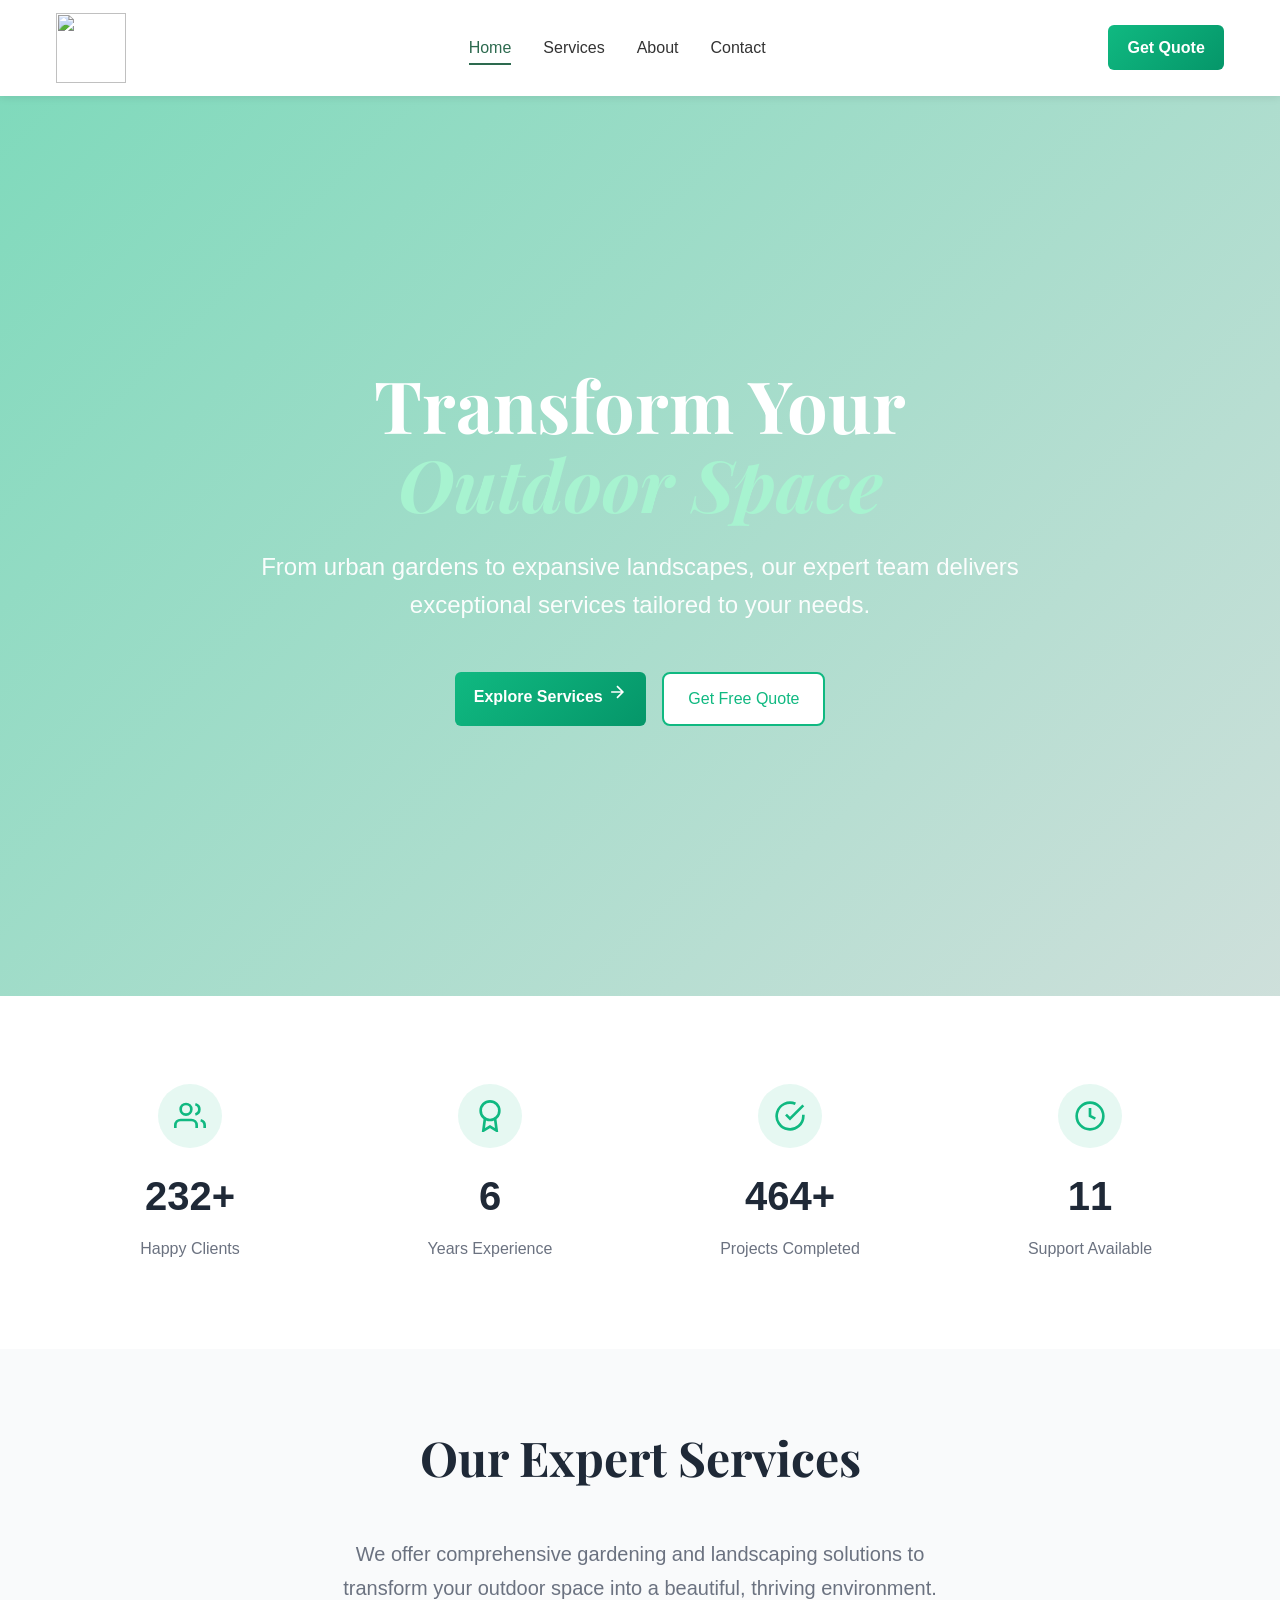
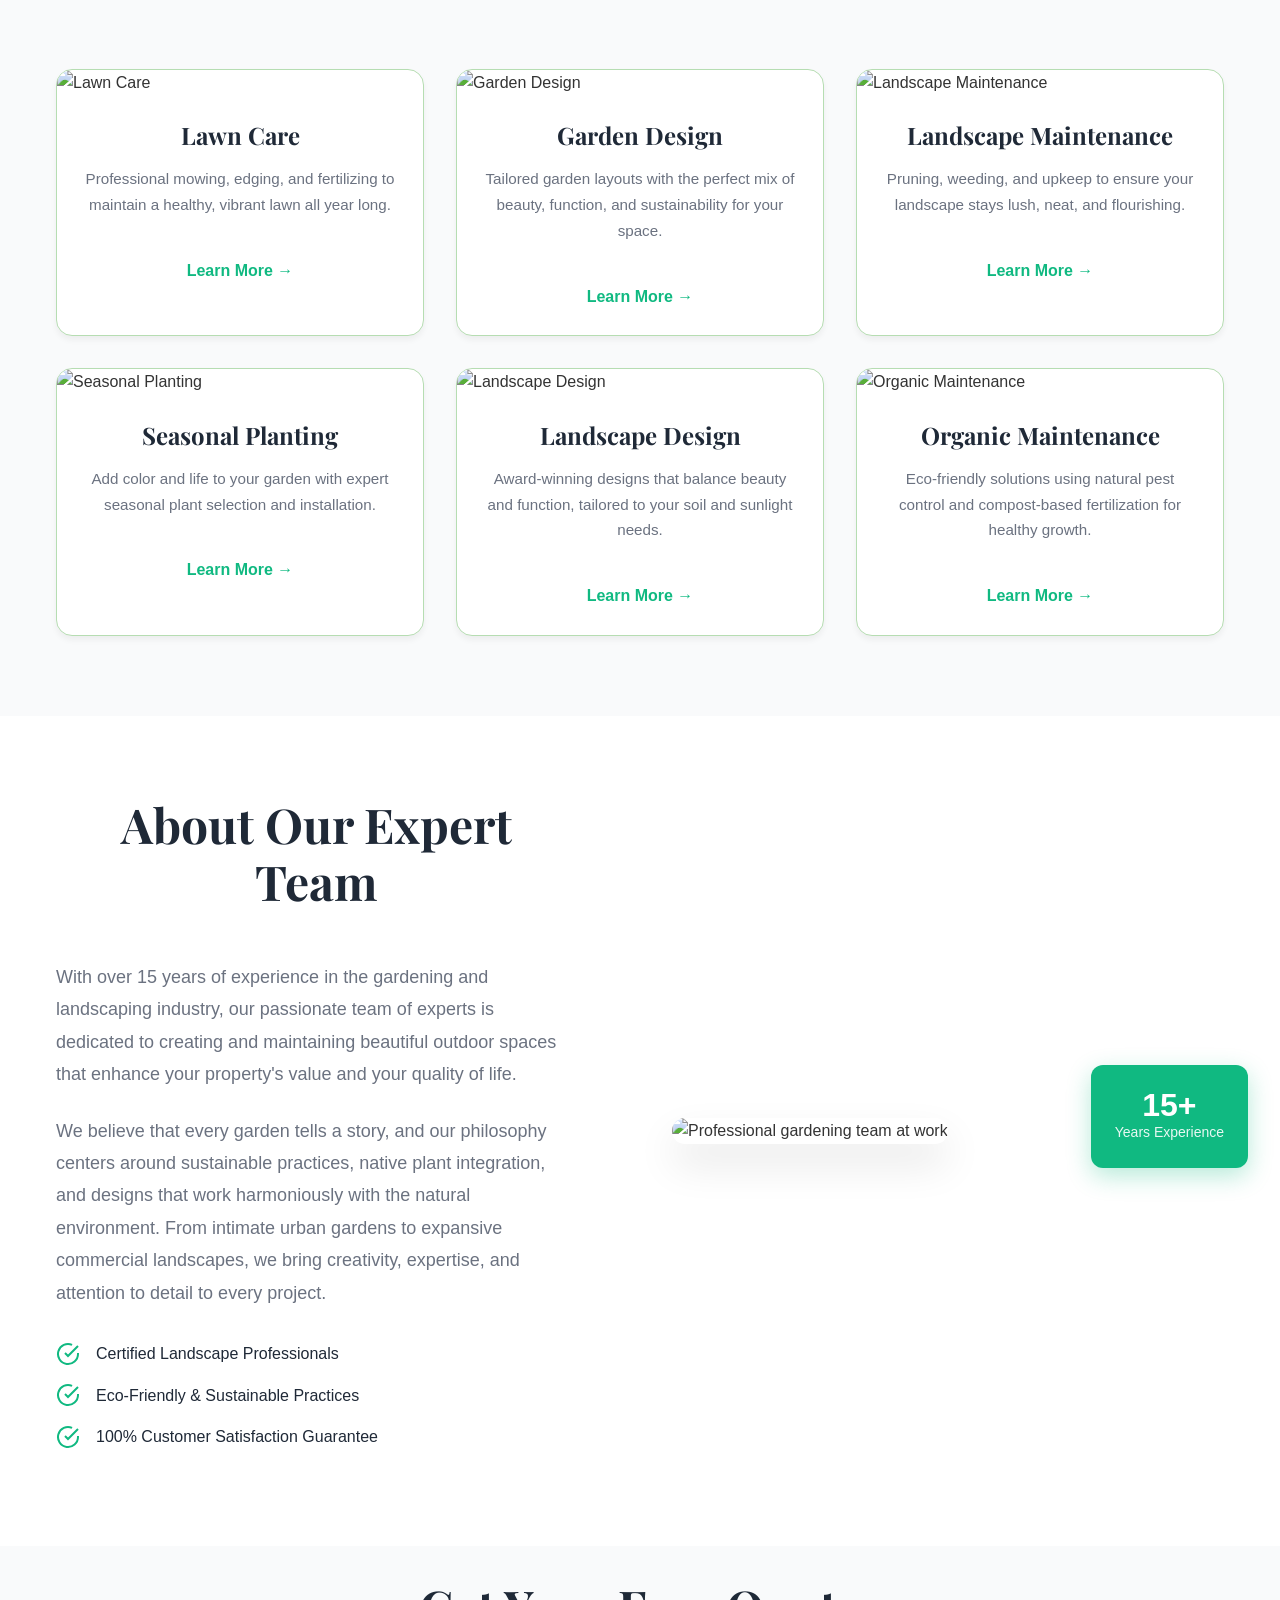
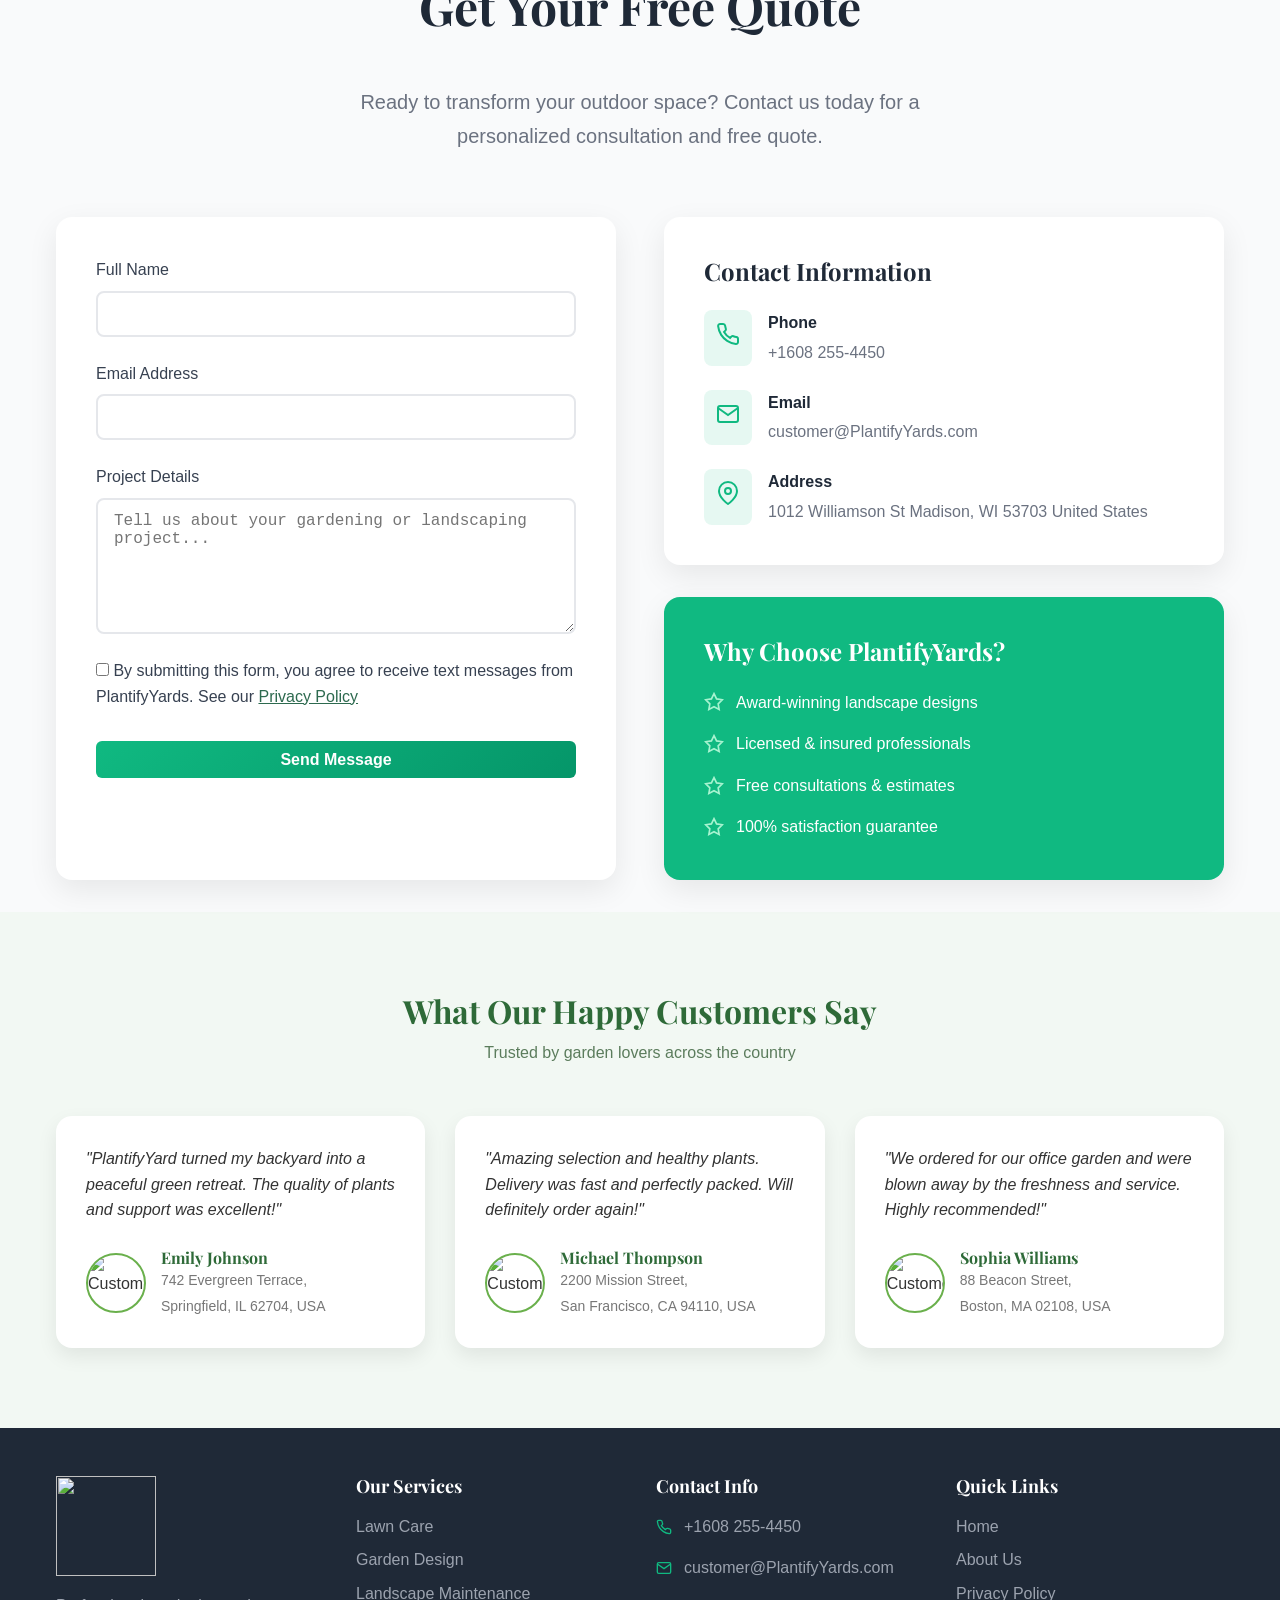
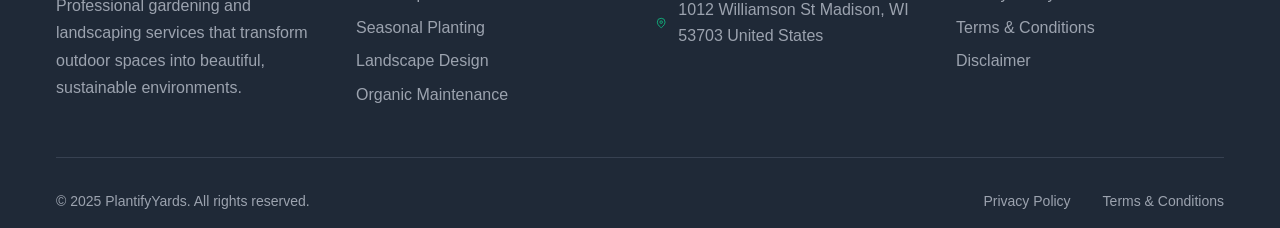
==== index.html @ 1ac6b77a "Add files via upload" ====
<!DOCTYPE html>
<html lang="en">
<head>
    <meta charset="UTF-8">
    <meta name="viewport" content="width=device-width, initial-scale=1.0">
    <title>PlantifyYards - Professional Gardening & Landscaping Services</title>
    <meta name="description" content="Transform your outdoor space with professional gardening and landscaping services. Expert lawn care, garden design, and landscape maintenance for residential and commercial properties.">
    <meta name="keywords" content="gardening services, landscaping, lawn care, garden design, landscape maintenance, seasonal planting, professional gardeners">
    <meta property="og:title" content="PlantifyYards - Professional Gardening & Landscaping Services">
    <meta property="og:description" content="Transform your outdoor space with professional gardening and landscaping services.">
    <meta property="og:type" content="website">
    <link rel="canonical" href="/">
  
    <!-- Google Fonts -->
    <link href="https://fonts.googleapis.com/css2?family=Inter:wght@300;400;500;600;700&family=Playfair+Display:wght@400;500;600;700&display=swap" rel="stylesheet">
    
    <!-- CSS -->
    <link rel="stylesheet" href="styles.css">
    
    <!-- Favicon -->
    <link rel="icon" type="image/svg+xml" href="images/siteicon.jpg">


    <style>
        /* Basic Reset and Utilities */
* {
  margin: 0;
  padding: 0;
  box-sizing: border-box;
}
body {
  font-family: sans-serif;
}
a {
  text-decoration: none;
  color: inherit;
}

  .header {
      background-color: #fff;
      box-shadow: 0 2px 8px rgba(0, 0, 0, 0.08);
      position: sticky;
      top: 0;
      z-index: 1000;
      padding: 0.8rem 0;
    }
    .container {
      max-width: 1200px;
      margin: 0 auto;
      padding: 0 1rem;
      /* display: flex; */
      justify-content: space-between;
      align-items: center;
      position: relative;
    }

    /* Brand */
    .nav-brand {
      display: flex;
      align-items: center;
      gap: 10px;
    }
    .logo svg {
      background: #e6f4ee;
      padding: 6px;
      border-radius: 8px;
    }
    .brand-name {
      font-weight: bold;
      font-size: 1.5rem;
      color: #2d6a4f;
    }

    /* Nav Links */
    .nav-menu {
      display: flex;
      gap: 2rem;
    }
    .nav-link {
      color: #333;
      font-weight: 500;
      position: relative;
    }
    .nav-link.active {
      color: #2d6a4f;
    }
    .nav-link.active::after {
      content: '';
      position: absolute;
      bottom: -4px;
      left: 0;
      width: 100%;
      height: 2px;
      background-color: #2d6a4f;
    }

    /* Actions */
    .nav-actions {
      display: flex;
      align-items: center;
    }
    .btn-primary {
      background-color: #2d6a4f;
      color: #fff;
      padding: 0.6rem 1.2rem;
      border-radius: 6px;
      font-weight: bold;
      transition: background 0.3s;
    }
    .btn-primary:hover {
      background-color: #22543d;
    }

    /* Hamburger Button */
    .mobile-menu-btn {
      display: none;
      flex-direction: column;
      gap: 5px;
      background: none;
      border: none;
      cursor: pointer;
    }
    .mobile-menu-btn span {
      display: block;
      width: 25px;
      height: 3px;
      background: #2d6a4f;
      border-radius: 2px;
    }

    /* Responsive */
    @media (max-width: 768px) {
      .container {
        flex-direction: row;
        align-items: center;
      }

      .nav-menu,
      .nav-actions {
        display: none;
        flex-direction: column;
        text-align: center;
        width: 100%;
        gap: 1rem;
        background-color: #fff;
        position: absolute;
        top: 100%;
        left: 0;
        padding: 1rem 0;
        box-shadow: 0 2px 8px rgba(0,0,0,0.05);
      }

      .nav-menu.show,
      .nav-actions.show {
        display: flex;
      }

      .mobile-menu-btn {
        display: flex;
        position: absolute;
        right: 1rem;
        top: 1rem;
      }

      /* Hide Quote button in mobile */
      .desktop-only {
        display: none !important;
      }
    }

    /* Desktop-only */
    .desktop-only {
      display: flex;
    }


    .testimonial-section {
  background-color: #f2f8f3;
  padding: 80px 20px;
  font-family: 'Segoe UI', sans-serif;
}

.section-title {
  text-align: center;
  margin-bottom: 50px;
}

.section-title h2 {
  font-size: 32px;
  color: #2e6a38;
  margin-bottom: 10px;
}

.section-title p {
  color: #5b7c5c;
  font-size: 16px;
}

.testimonials {
  display: grid;
  grid-template-columns: repeat(auto-fit, minmax(280px, 1fr));
  gap: 30px;
}

.testimonial-card {
  background: #ffffff;
  border-radius: 16px;
  padding: 30px;
  box-shadow: 0 8px 20px rgba(0, 0, 0, 0.08);
  transition: transform 0.3s ease;
}

.testimonial-card:hover {
  transform: translateY(-5px);
}

.testimonial-text {
  font-size: 16px;
  color: #333;
  margin-bottom: 25px;
  line-height: 1.6;
  font-style: italic;
}

.testimonial-author {
  display: flex;
  align-items: center;
  gap: 15px;
}

.testimonial-author img {
  width: 60px;
  height: 60px;
  object-fit: cover;
  border-radius: 50%;
  border: 2px solid #6ab04c;
}

.testimonial-author h4 {
  font-size: 16px;
  margin: 0;
  color: #2e6a38;
}

.testimonial-author span {
  font-size: 14px;
  color: #777;
}


    </style>
</head>
<body>
    <!-- Header -->
 <header class="header" id="header">
    <div class="container">
      <div class="nav-brand">
        <div class="logo">
      <a href="index.html"><img src="images/logo.png" alt=""></a>
        </div>
      </div>

      <nav class="nav-menu" id="navMenu">
        <a href="#home" class="nav-link active">Home</a>
        <a href="#services" class="nav-link">Services</a>
        <a href="#about" class="nav-link">About</a>
        <a href="#contact" class="nav-link">Contact</a>
      </nav>

      <div class="nav-actions desktop-only">
        <a href="#contact" class="btn btn-primary">Get Quote</a>
      </div>

      <button class="mobile-menu-btn" id="mobileMenuBtn">
        <span></span>
        <span></span>
        <span></span>
      </button>
    </div>
  </header>



    <!-- Hero Section -->
    <section class="hero" id="home">
        <div class="hero-overlay"></div>
        <div class="container">
            <div class="hero-content">
                <h1 class="hero-title">
                    Transform Your
                    <span class="hero-highlight">Outdoor Space</span>
                </h1>
                <p class="hero-subtitle">
                    From urban gardens to expansive landscapes, our expert team delivers exceptional services tailored to your needs.
                </p>
                <div class="hero-actions">
                    <a href="#services" class="btn btn-primary">
                        Explore Services
                        <svg width="20" height="20" viewBox="0 0 24 24" fill="none" stroke="currentColor" stroke-width="2">
                            <path d="M5 12h14M12 5l7 7-7 7"/>
                        </svg>
                    </a>
                    <a href="#contact" class="btn btn-secondary">Get Free Quote</a>
                </div>
            </div>
        </div>
    </section>

    <!-- Stats Section -->
    <section class="stats">
        <div class="container">
            <div class="stats-grid">
                <div class="stat-item">
                    <div class="stat-icon">
                        <svg width="32" height="32" viewBox="0 0 24 24" fill="none" stroke="currentColor" stroke-width="2">
                            <path d="M17 21v-2a4 4 0 0 0-4-4H5a4 4 0 0 0-4 4v2"/>
                            <circle cx="9" cy="7" r="4"/>
                            <path d="M23 21v-2a4 4 0 0 0-3-3.87M16 3.13a4 4 0 0 1 0 7.75"/>
                        </svg>
                    </div>
                    <div class="stat-number">500+</div>
                    <div class="stat-label">Happy Clients</div>
                </div>
                <div class="stat-item">
                    <div class="stat-icon">
                        <svg width="32" height="32" viewBox="0 0 24 24" fill="none" stroke="currentColor" stroke-width="2">
                            <circle cx="12" cy="8" r="7"/>
                            <polyline points="8.21,13.89 7,23 12,20 17,23 15.79,13.88"/>
                        </svg>
                    </div>
                    <div class="stat-number">15+</div>
                    <div class="stat-label">Years Experience</div>
                </div>
                <div class="stat-item">
                    <div class="stat-icon">
                        <svg width="32" height="32" viewBox="0 0 24 24" fill="none" stroke="currentColor" stroke-width="2">
                            <path d="M22 11.08V12a10 10 0 1 1-5.93-9.14"/>
                            <polyline points="22,4 12,14.01 9,11.01"/>
                        </svg>
                    </div>
                    <div class="stat-number">1000+</div>
                    <div class="stat-label">Projects Completed</div>
                </div>
                <div class="stat-item">
                    <div class="stat-icon">
                        <svg width="32" height="32" viewBox="0 0 24 24" fill="none" stroke="currentColor" stroke-width="2">
                            <circle cx="12" cy="12" r="10"/>
                            <polyline points="12,6 12,12 16,14"/>
                        </svg>
                    </div>
                    <div class="stat-number">24/7</div>
                    <div class="stat-label">Support Available</div>
                </div>
            </div>
        </div>
    </section>

    <!-- Services Section -->
<section class="services" id="services">
  <div class="container">
    <div class="section-header">
      <h2 class="section-title">Our Expert Services</h2>
      <p class="section-subtitle">
        We offer comprehensive gardening and landscaping solutions to transform your outdoor space into a beautiful, thriving environment.
      </p>
    </div>

    <div class="services-grid">
      <!-- Service Card Example -->
      <div class="service-card">
        <img src="images/card1.jpg" alt="Lawn Care" class="service-image" />
        <div class="content-div">
        <h3 class="service-title">Lawn Care</h3>
        <p class="service-description">
          Professional mowing, edging, and fertilizing to maintain a healthy, vibrant lawn all year long.
        </p>
        <a href="#" class="service-link">Learn More →</a>
        </div>
      </div>

<div id="serviceModal" class="modal" style="display:none; position: fixed; z-index: 9999; left: 0; top: 0; width: 100%; height: 100%; overflow: auto; background-color: rgba(0, 0, 0, 0.6);">
  <div class="modal-content" style="background: #fff; margin: 5% auto; padding: 1.5rem; border-radius: 10px; width: 90%; max-width: 600px; max-height: 80vh; overflow-y: auto; position: relative; font-size: 14px;">
    <span class="close-btn" style="position: absolute; top: 1rem; right: 1.5rem; font-size: 50px; cursor: pointer; font-weight: bold; color: #333;">&times;</span>
    
    <!-- Contact Section Inside Modal -->
    <section class="contact" id="popup-contact">
      <div class="section-header" style="text-align: center; margin-bottom: 1rem;">
        <h2 class="section-title" style="font-size: 25px; margin: 0 0 0.5rem;">Get Your Free Quote</h2>
        <p class="section-subtitle" style="font-size: 13px; color: #555;">
          Ready to transform your outdoor space? Contact us today for a personalized consultation and free quote.
        </p>
      </div>

      <form class="contact-form" id="contactForm">
        <div class="form-group" style="margin-bottom: 1rem;">
          <label for="name" style="display: block; font-size: 13px; margin-bottom: 4px;">Full Name</label>
          <input type="text" id="name" name="name" required style="width: 100%; padding: 0.5rem; font-size: 13px; border: 1px solid #ccc; border-radius: 5px;">
        </div>

        <div class="form-group" style="margin-bottom: 1rem;">
          <label for="email" style="display: block; font-size: 13px; margin-bottom: 4px;">Email Address</label>
          <input type="email" id="email" name="email" required style="width: 100%; padding: 0.5rem; font-size: 13px; border: 1px solid #ccc; border-radius: 5px;">
        </div>

        <div class="form-group" style="margin-bottom: 1rem;">
          <label for="message" style="display: block; font-size: 13px; margin-bottom: 4px;">Project Details</label>
          <textarea id="message" name="message" rows="5" required placeholder="Tell us about your gardening or landscaping project..." style="width: 100%; padding: 0.5rem; font-size: 13px; border: 1px solid #ccc; border-radius: 5px;"></textarea>
        </div>

        <button type="submit" class="btn btn-primary" style="background: #2e7d32; color: white; border: none; padding: 0.5rem 1rem; border-radius: 5px; font-size: 14px; cursor: pointer;">
          Send Message
        </button>
      </form>
    </section>
  </div>
</div>


      <div class="service-card">
        <img src="images/card2.jpg" alt="Garden Design" class="service-image" />
        <div class="content-div">
        <h3 class="service-title">Garden Design</h3>
        <p class="service-description">
          Tailored garden layouts with the perfect mix of beauty, function, and sustainability for your space.
        </p>
        <a href="#" class="service-link">Learn More →</a>
      </div>
</div>
      <div class="service-card">
        <img src="images/card3.jpg" alt="Landscape Maintenance" class="service-image" />
        <div class="content-div">
        <h3 class="service-title">Landscape Maintenance</h3>
        <p class="service-description">
          Pruning, weeding, and upkeep to ensure your landscape stays lush, neat, and flourishing.
        </p>
        <a href="#" class="service-link">Learn More →</a>
        </div>
      </div>

      <div class="service-card">
        <img src="images/card4.jpg" alt="Seasonal Planting" class="service-image" />
        <div class="content-div">
        <h3 class="service-title">Seasonal Planting</h3>
        <p class="service-description">
          Add color and life to your garden with expert seasonal plant selection and installation.
        </p>
        <a href="#" class="service-link">Learn More →</a>
        </div>
      </div>
 

      <div class="service-card">
        <img src="images/card5.jpg" alt="Landscape Design" class="service-image" />
        <div class="content-div">
        <h3 class="service-title">Landscape Design</h3>
        <p class="service-description">
          Award-winning designs that balance beauty and function, tailored to your soil and sunlight needs.
        </p>
        <a href="#" class="service-link">Learn More →</a>
        </div>
      </div>

      <div class="service-card">
        <img src="images/card6.jpg" alt="Organic Maintenance" class="service-image" />
        <div class="content-div">
        <h3 class="service-title">Organic Maintenance</h3>
        <p class="service-description">
          Eco-friendly solutions using natural pest control and compost-based fertilization for healthy growth.
        </p>
        <a href="#" class="service-link">Learn More →</a>
        </div>
      </div>

      
    </div>
  </div>
</section>

    <!-- About Section -->
    <section class="about" id="about">
        <div class="container">
            <div class="about-content">
                <div class="about-text">
                    <h2 class="section-title">About Our Expert Team</h2>
                    <p class="about-description">
                        With over 15 years of experience in the gardening and landscaping industry, our passionate team of experts is dedicated to creating and maintaining beautiful outdoor spaces that enhance your property's value and your quality of life.
                    </p>
                    <p class="about-description">
                        We believe that every garden tells a story, and our philosophy centers around sustainable practices, native plant integration, and designs that work harmoniously with the natural environment. From intimate urban gardens to expansive commercial landscapes, we bring creativity, expertise, and attention to detail to every project.
                    </p>
                    
                    <div class="about-features">
                        <div class="feature-item">
                            <svg width="24" height="24" viewBox="0 0 24 24" fill="none" stroke="currentColor" stroke-width="2">
                                <path d="M22 11.08V12a10 10 0 1 1-5.93-9.14"/>
                                <polyline points="22,4 12,14.01 9,11.01"/>
                            </svg>
                            <span>Certified Landscape Professionals</span>
                        </div>
                        <div class="feature-item">
                            <svg width="24" height="24" viewBox="0 0 24 24" fill="none" stroke="currentColor" stroke-width="2">
                                <path d="M22 11.08V12a10 10 0 1 1-5.93-9.14"/>
                                <polyline points="22,4 12,14.01 9,11.01"/>
                            </svg>
                            <span>Eco-Friendly & Sustainable Practices</span>
                        </div>
                        <div class="feature-item">
                            <svg width="24" height="24" viewBox="0 0 24 24" fill="none" stroke="currentColor" stroke-width="2">
                                <path d="M22 11.08V12a10 10 0 1 1-5.93-9.14"/>
                                <polyline points="22,4 12,14.01 9,11.01"/>
                            </svg>
                            <span>100% Customer Satisfaction Guarantee</span>
                        </div>
                    </div>
                </div>
                
                <div class="about-image">
                    <img src="https://images.pexels.com/photos/1080696/pexels-photo-1080696.jpeg?auto=compress&cs=tinysrgb&w=600&h=800&fit=crop" alt="Professional gardening team at work">
                    <div class="about-badge">
                        <div class="badge-number">15+</div>
                        <div class="badge-label">Years Experience</div>
                    </div>
                </div>
            </div>
        </div>
    </section>

    <!-- Contact Section -->
    <section class="contact" id="contact">
        <div class="container">
            <div class="section-header">
                <h2 class="section-title">Get Your Free Quote</h2>
                <p class="section-subtitle">
                    Ready to transform your outdoor space? Contact us today for a personalized consultation and free quote.
                </p>
            </div>

            <div class="contact-content">
              <div class="contact-form-container">
  <form class="contact-form" id="contactForm">
    <div class="form-group">
      <label for="name">Full Name</label>
      <input type="text" id="name" name="name" required>
    </div>
    
    <div class="form-group">
      <label for="email">Email Address</label>
      <input type="email" id="email" name="email" required>
    </div>
    
    <div class="form-group">
      <label for="message">Project Details</label>
      <textarea id="message" name="message" rows="6" required placeholder="Tell us about your gardening or landscaping project..."></textarea>
    </div>

    <!-- ✅ Checkbox Field -->
    <div class="form-group">
      <label style=" align-items: center; gap: 8px;">
        <input type="checkbox" id="agree" name="agree" required>
  By submitting this form, you agree to receive text messages from PlantifyYards. See our <a href="privacy-policy.html" target="_blank" style="color: #2d6a4f; text-decoration: underline;">Privacy Policy</a> 
        
      </label>
    </div>

    <button type="submit" class="btn btn-primary btn-full">Send Message</button>
  </form>
</div>


                <div class="contact-info">
                    <div class="contact-card">
                        <h3>Contact Information</h3>
                        <div class="contact-items">
                            <div class="contact-item">
                                <div class="contact-icon">
                                    <svg width="24" height="24" viewBox="0 0 24 24" fill="none" stroke="currentColor" stroke-width="2">
                                        <path d="M22 16.92v3a2 2 0 0 1-2.18 2 19.79 19.79 0 0 1-8.63-3.07 19.5 19.5 0 0 1-6-6 19.79 19.79 0 0 1-3.07-8.67A2 2 0 0 1 4.11 2h3a2 2 0 0 1 2 1.72 12.84 12.84 0 0 0 .7 2.81 2 2 0 0 1-.45 2.11L8.09 9.91a16 16 0 0 0 6 6l1.27-1.27a2 2 0 0 1 2.11-.45 12.84 12.84 0 0 0 2.81.7A2 2 0 0 1 22 16.92z"/>
                                    </svg>
                                </div>
                                <div>
                                    <div class="contact-label">Phone</div>
                                    <div class="contact-value"><a href="tel:+16082554450" style="text-decoration: none; color: #6b7280;">+1608 255-4450</a></div>
                                </div>
                            </div>
                            
                            <div class="contact-item">
                                <div class="contact-icon">
                                    <svg width="24" height="24" viewBox="0 0 24 24" fill="none" stroke="currentColor" stroke-width="2">
                                        <path d="M4 4h16c1.1 0 2 .9 2 2v12c0 1.1-.9 2-2 2H4c-1.1 0-2-.9-2-2V6c0-1.1.9-2 2-2z"/>
                                        <polyline points="22,6 12,13 2,6"/>
                                    </svg>
                                </div>
                                <div>
                                    <div class="contact-label">Email</div>
                                    <div class="contact-value"><a href="mailto:customer@PlantifyYards.com" style="text-decoration: none;color: #6b7280;">customer@PlantifyYards.com</a></div>
                                </div>
                            </div>
                            
                            <div class="contact-item">
                                <div class="contact-icon">
                                    <svg width="24" height="24" viewBox="0 0 24 24" fill="none" stroke="currentColor" stroke-width="2">
                                        <path d="M21 10c0 7-9 13-9 13s-9-6-9-13a9 9 0 0 1 18 0z"/>
                                        <circle cx="12" cy="10" r="3"/>
                                    </svg>
                                </div>
                                <div>
                                    <div class="contact-label">Address</div>
                                    <div class="contact-value">1012 Williamson St Madison, WI 53703 United States</div>
                                </div>
                            </div>
                        </div>
                    </div>

                    <div class="why-choose-card">
                        <h3>Why Choose PlantifyYards?</h3>
                        <ul class="features-list">
                            <li>
                                <svg width="20" height="20" viewBox="0 0 24 24" fill="none" stroke="currentColor" stroke-width="2">
                                    <polygon points="12,2 15.09,8.26 22,9.27 17,14.14 18.18,21.02 12,17.77 5.82,21.02 7,14.14 2,9.27 8.91,8.26"/>
                                </svg>
                                Award-winning landscape designs
                            </li>
                            <li>
                                <svg width="20" height="20" viewBox="0 0 24 24" fill="none" stroke="currentColor" stroke-width="2">
                                    <polygon points="12,2 15.09,8.26 22,9.27 17,14.14 18.18,21.02 12,17.77 5.82,21.02 7,14.14 2,9.27 8.91,8.26"/>
                                </svg>
                                Licensed & insured professionals
                            </li>
                            <li>
                                <svg width="20" height="20" viewBox="0 0 24 24" fill="none" stroke="currentColor" stroke-width="2">
                                    <polygon points="12,2 15.09,8.26 22,9.27 17,14.14 18.18,21.02 12,17.77 5.82,21.02 7,14.14 2,9.27 8.91,8.26"/>
                                </svg>
                                Free consultations & estimates
                            </li>
                            <li>
                                <svg width="20" height="20" viewBox="0 0 24 24" fill="none" stroke="currentColor" stroke-width="2">
                                    <polygon points="12,2 15.09,8.26 22,9.27 17,14.14 18.18,21.02 12,17.77 5.82,21.02 7,14.14 2,9.27 8.91,8.26"/>
                                </svg>
                                100% satisfaction guarantee
                            </li>
                        </ul>
                    </div>
                </div>
            </div>
        </div>
    </section>

<section class="testimonial-section">
  <div class="container">
    <div class="section-title">
      <h2>What Our Happy Customers Say</h2>
      <p>Trusted by garden lovers across the country</p>
    </div>
    <div class="testimonials">

      <div class="testimonial-card">
        <p class="testimonial-text">"PlantifyYard turned my backyard into a peaceful green retreat. The quality of plants and support was excellent!"</p>
        <div class="testimonial-author">
          <img src="images/client1.jpeg" alt="Customer 1">
          <div>
            <h4>Emily Johnson</h4>
            <span>742 Evergreen Terrace,<br>Springfield, IL 62704, USA</span>
          </div>
        </div>
      </div>

      <div class="testimonial-card">
        <p class="testimonial-text">"Amazing selection and healthy plants. Delivery was fast and perfectly packed. Will definitely order again!"</p>
        <div class="testimonial-author">
          <img src="images/client2.png" alt="Customer 2">
          <div>
            <h4>Michael Thompson</h4>
            <span>2200 Mission Street,<br>San Francisco, CA 94110, USA</span>
          </div>
        </div>
      </div>

      <div class="testimonial-card">
        <p class="testimonial-text">"We ordered for our office garden and were blown away by the freshness and service. Highly recommended!"</p>
        <div class="testimonial-author">
          <img src="images/client3.png" alt="Customer 3">
          <div>
            <h4>Sophia Williams</h4>
            <span>88 Beacon Street,<br>Boston, MA 02108, USA</span>
          </div>
        </div>
      </div>

    </div>
  </div>
</section>



    <!-- Footer -->
<footer class="footer">
        <div class="container">
            <div class="footer-content">
                <!-- Company Info -->
                <div class="footer-section">
                    <div class="footer-brand">
                        <div class="logo" style="width: 100px; height: 100px;">
                          <img src="images/logo-footer.png" height="100%" width="100%" alt="">
                        </div>

                    </div>
                    <p class="footer-description">
                        Professional gardening and landscaping services that transform outdoor spaces into beautiful, sustainable environments.
                    </p>
                 
                </div>

                <!-- Services -->
                <div class="footer-section">
                    <h3 class="footer-title">Our Services</h3>
                    <ul class="footer-links">
                        <li><a href="#services">Lawn Care</a></li>
                        <li><a href="#services">Garden Design</a></li>
                        <li><a href="#services">Landscape Maintenance</a></li>
                        <li><a href="#services">Seasonal Planting</a></li>
                        <li><a href="#services">Landscape Design</a></li>
                        <li><a href="#services">Organic Maintenance</a></li>
                    </ul>
                </div>

                <!-- Contact Info -->
                <div class="footer-section">
                    <h3 class="footer-title">Contact Info</h3>
                    <div class="footer-contact">
                        <div class="contact-item">
                            <svg width="16" height="16" viewBox="0 0 24 24" fill="none" stroke="currentColor" stroke-width="2">
                                <path d="M22 16.92v3a2 2 0 0 1-2.18 2 19.79 19.79 0 0 1-8.63-3.07 19.5 19.5 0 0 1-6-6 19.79 19.79 0 0 1-3.07-8.67A2 2 0 0 1 4.11 2h3a2 2 0 0 1 2 1.72 12.84 12.84 0 0 0 .7 2.81 2 2 0 0 1-.45 2.11L8.09 9.91a16 16 0 0 0 6 6l1.27-1.27a2 2 0 0 1 2.11-.45 12.84 12.84 0 0 0 2.81.7A2 2 0 0 1 22 16.92z"/>
                            </svg>
                            <span><a href="tel:+16082554450" style="text-decoration: none; color: #9ca3af;">+1608 255-4450</a></span>
                        </div>
                        <div class="contact-item">
                            <svg width="16" height="16" viewBox="0 0 24 24" fill="none" stroke="currentColor" stroke-width="2">
                                <path d="M4 4h16c1.1 0 2 .9 2 2v12c0 1.1-.9 2-2 2H4c-1.1 0-2-.9-2-2V6c0-1.1.9-2 2-2z"/>
                                <polyline points="22,6 12,13 2,6"/>
                            </svg>
                            <span><a href="mailto:customer@PlantifyYards.com" style="text-decoration: none;color: #9ca3af;">customer@PlantifyYards.com</a></span>
                        </div>
                        <div class="contact-item">
                            <svg width="16" height="16" viewBox="0 0 24 24" fill="none" stroke="currentColor" stroke-width="2">
                                <path d="M21 10c0 7-9 13-9 13s-9-6-9-13a9 9 0 0 1 18 0z"/>
                                <circle cx="12" cy="10" r="3"/>
                            </svg>
                            <span>1012 Williamson St Madison, WI 53703 United States</span>
                        </div>
                    </div>
                </div>

                <!-- Quick Links -->
                <div class="footer-section">
                    <h3 class="footer-title">Quick Links</h3>
                    <ul class="footer-links">
                        <li><a href="#home">Home</a></li>
                        <li><a href="#about">About Us</a></li>
                        <li><a href="privacy-policy.html">Privacy Policy</a></li>
                        <li><a href="terms-conditions.html">Terms & Conditions</a></li>
                        <li><a href="disclaimer.html">Disclaimer</a></li>
                    </ul>
                </div>
            </div>

            <div class="footer-bottom">
                <div class="footer-bottom-content">
                    <p>&copy; 2025 <a href="https://www.plantifyyards.com" style="text-decoration: none;color: #9ca3af;">PlantifyYards</a>. All rights reserved.</p>
                    <div class="footer-bottom-links">
                        <a href="privacy-policy.html">Privacy Policy</a>
                        <a href="terms-conditions.html">Terms & Conditions</a>
                    </div>
                </div>
            </div>
        </div>
    </footer>
    <script src="script.js"></script>
</body>
</html>
---- styles.css ----
/* Reset and Base Styles */
* {
    margin: 0;
    padding: 0;
    box-sizing: border-box;
}

html {
    scroll-behavior: smooth;
}

body {
    font-family: 'Inter', sans-serif;
    line-height: 1.6;
    color: #333;
    overflow-x: hidden;
}

h1, h2, h3, h4, h5, h6 {
    font-family: 'Playfair Display', serif;
    line-height: 1.2;
    margin-bottom: 1rem;
}

img {
    max-width: 100%;
    height: auto;
}

/* Container */
.container {
    max-width: 1200px;
    margin: 0 auto;
    padding: 0 1rem;
}

/* Buttons */
.btn {
    /* display: inline-flex; */
    align-items: center;
    gap: 0.5rem;
    padding: 12px 24px;
    font-weight: 500;
    font-size: 16px;
    text-decoration: none;
    border-radius: 8px;
    transition: all 0.3s ease;
    cursor: pointer;
    border: none;
    text-align: center;
    position: relative;
    overflow: hidden;
}

.btn:hover {
    transform: translateY(-2px);
    box-shadow: 0 8px 25px rgba(0, 0, 0, 0.15);
}

.btn-primary {
    background: linear-gradient(135deg, #10B981 0%, #059669 100%);
    color: white;
}

.btn-primary:hover {
    background: linear-gradient(135deg, #059669 0%, #047857 100%);
}

.btn-secondary {
    background: white;
    color: #10B981;
    border: 2px solid #10B981;
}

.btn-secondary:hover {
    background: #10B981;
    color: white;
}

.btn-full {
    width: 100%;
    justify-content: center;
}




/* Header */
.header {
    position: fixed;
    top: 0;
    left: 0;
    right: 0;
    z-index: 1000;
    padding: 1rem 0;
    transition: all 0.3s ease;
    background: transparent;
}

.header.scrolled {
    background: rgba(255, 255, 255, 0.95);
    backdrop-filter: blur(10px);
    box-shadow: 0 2px 20px rgba(0, 0, 0, 0.1);
    padding: 0.5rem 0;
}

.header .container {
    display: flex;
    justify-content: space-between;
    align-items: center;
}

.nav-brand {
    display: flex;
    align-items: center;
    gap: 0.75rem;
    text-decoration: none;
    color: inherit;
}

.logo {
    /* padding: 8px; */
    /* background: rgba(16, 185, 129, 0.1); */
    border-radius: 8px;
    color: #10B981;
    transition: all 0.3s ease;
    height: 70px;
    width: 70px;
}
.logo img{
    width: 100%;
    height: 100%;
}

/* .header.scrolled .logo {
    background: rgba(16, 185, 129, 0.1);
} */

.brand-name {
    font-size: 1.5rem;
    font-weight: 700;
    color: white;
    transition: color 0.3s ease;
}

.header.scrolled .brand-name {
    color: #1F2937;
}

.nav-menu {
    display: flex;
    gap: 2rem;
    align-items: center;
}

.nav-link {
    text-decoration: none;
    font-weight: 500;
    color: white;
    transition: color 0.3s ease;
    position: relative;
}

.nav-link::after {
    content: '';
    position: absolute;
    width: 0;
    height: 2px;
    bottom: -4px;
    left: 0;
    background: #10B981;
    transition: width 0.3s ease;
}

.nav-link:hover::after,
.nav-link.active::after {
    width: 100%;
}

.header.scrolled .nav-link {
    color: #1F2937;
}

.nav-link:hover {
    color: #10B981;
}

.nav-actions {
    display: flex;
    align-items: center;
}

.mobile-menu-btn {
    display: none;
    flex-direction: column;
    gap: 4px;
    background: none;
    border: none;
    cursor: pointer;
    padding: 8px;
}

.mobile-menu-btn span {
    width: 24px;
    height: 2px;
    background: white;
    transition: all 0.3s ease;
}

.header.scrolled .mobile-menu-btn span {
    background: #1F2937;
}


/* custom */


/* Modal */
.modal {
  display: none;
  position: fixed;
  z-index: 9999;
  left: 0; top: 0;
  width: 100%; height: 100%;
  overflow: auto;
  background-color: rgba(0, 0, 0, 0.6);
}

/* Modal content box */
.modal-content {
  background: #fff;
  margin: 5% auto;
  padding: 2rem;
  border-radius: 10px;
  width: 90%;
  max-width: 600px;
  max-height: 80vh;
  overflow-y: auto;
  position: relative;
}

.close-btn {
  position: absolute;
  top: 1rem;
  right: 1.5rem;
  font-size: 24px;
  cursor: pointer;
  font-weight: bold;
  color: #333;
}

.close-btn:hover {
  color: red;
}


.services {
  padding: 4rem 1rem;
  background: #f8f9f7;
}

.section-header {
  text-align: center;
  margin-bottom: 2rem;
}

.section-title {
  font-size: 2rem;
  color: #2e5339;
  margin-bottom: 0.5rem;
}

.section-subtitle {
  max-width: 600px;
  margin: 0 auto;
  color: #555;
}

.services-grid {
  display: grid;
  grid-template-columns: repeat(auto-fit, minmax(280px, 1fr));
  gap: 2rem;
}

.service-card {
  background: #fff;
  border: 1px solid #b6ddb2;
  border-radius: 12px;
  overflow: hidden;
  box-shadow: 0 2px 8px rgba(0,0,0,0.05);
  transition: transform 0.3s ease;
}

.service-card:hover {
  transform: translateY(-5px);
}

.service-image {
  width: 100%;
  height: 240px;
  object-fit: cover;
}

.service-title {
  text-align: center;
  margin: 1rem 0 0.5rem;
  color: #2b3d2f;
  font-size: 1.25rem;
  font-weight: bold;
}

.service-description {
  padding: 0 1rem;
  text-align: center;
  font-size: 0.95rem;
  color: #444;
}

.service-link {
  display: block;
  text-align: center;
  padding: 1rem;
  font-weight: 600;
  color: #2e7d32;
  text-decoration: none;
  transition: color 0.3s;
}

.service-link:hover {
  color: #1b5e20;
}




/* Hero Section */
.hero {
    position: relative;
    min-height: 100vh;
    /* background: linear-gradient(rgba(16, 185, 129, 0.8), rgba(6, 95, 70, 0.8)),
                url('https://images.pexels.com/photos/1301856/pexels-photo-1301856.jpeg?auto=compress&cs=tinysrgb&w=1920&h=1080&fit=crop') center/cover; */


    background-image: url("images/hero-section.jpg");
    background-repeat: no-repeat;            
    background-position: center;
    background-size: cover;
    display: flex;
    align-items: center;
    justify-content: center;
    color: white;
    text-align: center;
}

.hero-overlay {
    position: absolute;
    inset: 0;
    background: linear-gradient(135deg, rgba(16, 185, 129, 0.532) 0%, rgba(6, 95, 70, 0.196) 100%);
}

.hero-content {
    position: relative;
    z-index: 10;
    max-width: 800px;
    padding: 0 1rem;
}

.hero-title {
    font-size: clamp(2.5rem, 8vw, 4.5rem);
    font-weight: 700;
    margin-bottom: 1.5rem;
    line-height: 1.1;
}

.hero-highlight {
    display: block;
    color: #A7F3D0;
    font-style: italic;
}

.hero-subtitle {
    font-size: clamp(1.1rem, 3vw, 1.5rem);
    margin-bottom: 3rem;
    opacity: 0.95;
    line-height: 1.6;
}

.hero-actions {
    display: flex;
    gap: 1rem;
    justify-content: center;
    flex-wrap: wrap;
}

/* Stats Section */
.stats {
    padding: 4rem 0;
    background: white;
}

.stats-grid {
    display: grid;
    grid-template-columns: repeat(auto-fit, minmax(200px, 1fr));
    gap: 2rem;
    text-align: center;
}

.stat-item {
    padding: 1.5rem;
    transition: transform 0.3s ease;
}

.stat-item:hover {
    transform: translateY(-5px);
}

.stat-icon {
    display: inline-flex;
    align-items: center;
    justify-content: center;
    width: 64px;
    height: 64px;
    background: rgba(16, 185, 129, 0.1);
    color: #10B981;
    border-radius: 50%;
    margin-bottom: 1rem;
    transition: all 0.3s ease;
}

.stat-item:hover .stat-icon {
    transform: scale(1.1);
    background: #10B981;
    color: white;
}

.stat-number {
    font-size: 2.5rem;
    font-weight: 700;
    color: #1F2937;
    margin-bottom: 0.5rem;
}

.stat-label {
    color: #6B7280;
    font-weight: 500;
}

/* Section Styles */
.section-header {
    text-align: center;
    margin-bottom: 4rem;
    max-width: 800px;
    margin-left: auto;
    margin-right: auto;
}

.section-title {
    font-size: clamp(2rem, 5vw, 3rem);
    color: #1F2937;
    margin-bottom: 1rem;
}

.section-subtitle {
    font-size: 1.25rem;
    color: #6B7280;
    line-height: 1.7;
}

/* Services Section */
.services {
    padding: 5rem 0;
    background: #F9FAFB;
}

.services-grid {
    display: grid;
    grid-template-columns: repeat(auto-fit, minmax(280px, 1fr));
    gap: 2rem;
}

.service-card {
    background: white;
    /* padding: ; */
    border-radius: 16px;
    box-shadow: 0 4px 6px rgba(0, 0, 0, 0.05);
    transition: all 0.3s ease;
    position: relative;
    overflow: hidden;
}

.service-card::before {
    content: '';
    position: absolute;
    top: 0;
    left: 0;
    right: 0;
    height: 4px;
    background: linear-gradient(135deg, #10B981, #059669);
    transform: translateX(-100%);
    transition: transform 0.3s ease;
}

.service-card:hover::before {
    transform: translateX(0);
}

.service-card:hover {
    transform: translateY(-8px);
    box-shadow: 0 20px 40px rgba(0, 0, 0, 0.1);
}

.service-icon {
    color: #10B981;
    margin-bottom: 1.5rem;
    transition: transform 0.3s ease;
}

.service-card:hover .service-icon {
    transform: scale(1.1);
}

.service-title {
    font-size: 1.5rem;
    color: #1F2937;
    margin-bottom: 1rem;
}

.service-description {
    color: #6B7280;
    line-height: 1.7;
    margin-bottom: 1.5rem;
}
.content-div{
    padding: 10px 10px;
}

.service-link {
    display: flex;
    align-items: center;
    gap: 0.5rem;
    color: #10B981;
    font-weight: 600;
    transition: all 0.3s ease;
    cursor: pointer;
    justify-content: space-around;
}

.service-card:hover .service-link {
    transform: translateX(8px);
}

/* About Section */
.about {
    padding: 5rem 0;
    background: white;
}

.about-content {
    display: grid;
    grid-template-columns: 1fr 1fr;
    gap: 4rem;
    align-items: center;
}

.about-text {
    padding-right: 2rem;
}

.about-description {
    font-size: 1.125rem;
    color: #6B7280;
    line-height: 1.8;
    margin-bottom: 1.5rem;
}

.about-features {
    margin-top: 2rem;
}

.feature-item {
    display: flex;
    align-items: center;
    gap: 1rem;
    margin-bottom: 1rem;
    color: #1F2937;
    font-weight: 500;
}

.feature-item svg {
    color: #10B981;
}

.about-image {
    position: relative;
}

.about-image img {
    width: 100%;
    height: 500px;
    object-fit: cover;
    border-radius: 16px;
    box-shadow: 0 20px 40px rgba(0, 0, 0, 0.1);
}

.about-badge {
    position: absolute;
    bottom: -24px;
    right: -24px;
    background: #10B981;
    color: white;
    padding: 1.5rem;
    border-radius: 12px;
    text-align: center;
    box-shadow: 0 8px 25px rgba(16, 185, 129, 0.3);
}

.badge-number {
    font-size: 2rem;
    font-weight: 700;
    line-height: 1;
}

.badge-label {
    font-size: 0.875rem;
    opacity: 0.9;
}

/* Contact Section */
.contact {
    padding: 2rem 0;
    background: #F9FAFB;
}

.contact-content {
    display: grid;
    grid-template-columns: 1fr 1fr;
    gap: 3rem;
}

.contact-form-container {
    background: white;
    padding: 2.5rem;
    border-radius: 16px;
    box-shadow: 0 10px 30px rgba(0, 0, 0, 0.08);
}

.contact-form {
    display: flex;
    flex-direction: column;
    gap: 1.5rem;
}

.form-group {
    display: flex;
    flex-direction: column;
}

.form-group label {
    margin-bottom: 0.5rem;
    font-weight: 500;
    color: #374151;
}

.form-group input,
.form-group textarea {
    padding: 12px 16px;
    border: 2px solid #E5E7EB;
    border-radius: 8px;
    font-size: 16px;
    transition: all 0.3s ease;
    resize: vertical;
}

.form-group input:focus,
.form-group textarea:focus {
    outline: none;
    border-color: #10B981;
    box-shadow: 0 0 0 3px rgba(16, 185, 129, 0.1);
}

.contact-info {
    display: flex;
    flex-direction: column;
    gap: 2rem;
}

.contact-card,
.why-choose-card {
    background: white;
    padding: 2.5rem;
    border-radius: 16px;
    box-shadow: 0 10px 30px rgba(0, 0, 0, 0.08);
}

.contact-card h3,
.why-choose-card h3 {
    font-size: 1.5rem;
    color: #1F2937;
    margin-bottom: 1.5rem;
}

.contact-items {
    display: flex;
    flex-direction: column;
    gap: 1.5rem;
}

.contact-item {
    display: flex;
    align-items: flex-start;
    gap: 1rem;
}

.contact-icon {
    background: rgba(16, 185, 129, 0.1);
    padding: 12px;
    border-radius: 8px;
    color: #10B981;
}

.contact-label {
    font-weight: 600;
    color: #1F2937;
    margin-bottom: 0.25rem;
}

.contact-value {
    color: #6B7280;
}

.why-choose-card {
    background: #10B981;
    color: white;
}

.why-choose-card h3 {
    color: white;
}

.features-list {
    list-style: none;
    display: flex;
    flex-direction: column;
    gap: 1rem;
}

.features-list li {
    display: flex;
    align-items: center;
    gap: 0.75rem;
}

.features-list svg {
    color: #A7F3D0;
}

/* Footer */
.footer {
    background: #1F2937;
    color: white;
    padding: 3rem 0 1rem;
}

.footer-content {
    display: grid;
    grid-template-columns: repeat(auto-fit, minmax(250px, 1fr));
    gap: 2rem;
    margin-bottom: 2rem;
}

.footer-section h3 {
    margin-bottom: 1rem;
}

.footer-brand {
    display: flex;
    align-items: center;
    gap: 0.75rem;
    margin-bottom: 1rem;
}



.footer-description {
    color: #9CA3AF;
    line-height: 1.7;
    margin-bottom: 1.5rem;
}

.social-links {
    display: flex;
    gap: 1rem;
}

.social-link {
    display: flex;
    align-items: center;
    justify-content: center;
    width: 40px;
    height: 40px;
    background: rgba(255, 255, 255, 0.1);
    border-radius: 8px;
    color: #9CA3AF;
    transition: all 0.3s ease;
}

.social-link:hover {
    background: #10B981;
    color: white;
    transform: translateY(-2px);
}

.footer-title {
    font-size: 1.125rem;
    color: white;
    margin-bottom: 1rem;
}

.footer-links {
    list-style: none;
    display: flex;
    flex-direction: column;
    gap: 0.5rem;
}

.footer-links a {
    color: #9CA3AF;
    text-decoration: none;
    transition: color 0.3s ease;
}

.footer-links a:hover {
    color: #10B981;
}

.footer-contact {
    display: flex;
    flex-direction: column;
    gap: 1rem;
}

.footer-contact .contact-item {
    display: flex;
    align-items: center;
    gap: 0.75rem;
    color: #9CA3AF;
}

.footer-contact .contact-item svg {
    color: #10B981;
}

.footer-bottom {
    border-top: 1px solid #374151;
    padding-top: 2rem;
}

.footer-bottom-content {
    display: flex;
    justify-content: space-between;
    align-items: center;
    color: #9CA3AF;
    font-size: 0.875rem;
}

.footer-bottom-links {
    display: flex;
    gap: 2rem;
}

.footer-bottom-links a {
    color: #9CA3AF;
    text-decoration: none;
    transition: color 0.3s ease;
}

.footer-bottom-links a:hover {
    color: #10B981;
}

/* Responsive Design */
@media (max-width: 768px) {
    .nav-menu,
    .nav-actions {
        display: none;
    }

    .mobile-menu-btn {
        display: flex;
    }

    .hero-actions {
        flex-direction: column;
        align-items: center;
    }

    .hero-actions .btn {
        width: 100%;
        max-width: 300px;
    }

    .about-content {
        grid-template-columns: 1fr;
        gap: 2rem;
    }

    .about-text {
        padding-right: 0;
        order: 2;
    }

    .about-image {
        order: 1;
    }

    .about-badge {
        position: static;
        margin-top: 1rem;
        align-self: flex-start;
    }

    .contact-content {
        grid-template-columns: 1fr;
    }

    .footer-bottom-content {
        flex-direction: column;
        gap: 1rem;
        text-align: center;
    }
}

@media (max-width: 480px) {
    .container {
        padding: 0 1rem;
    }

    .hero {
        padding: 0 1rem;
    }

    .service-card,
    .contact-form-container,
    .contact-card,
    .why-choose-card {
        padding: 1.5rem;
    }

    .stats-grid {
        grid-template-columns: repeat(2, 1fr);
        gap: 1rem;
    }

    .services-grid {
        grid-template-columns: 1fr;
    }
}
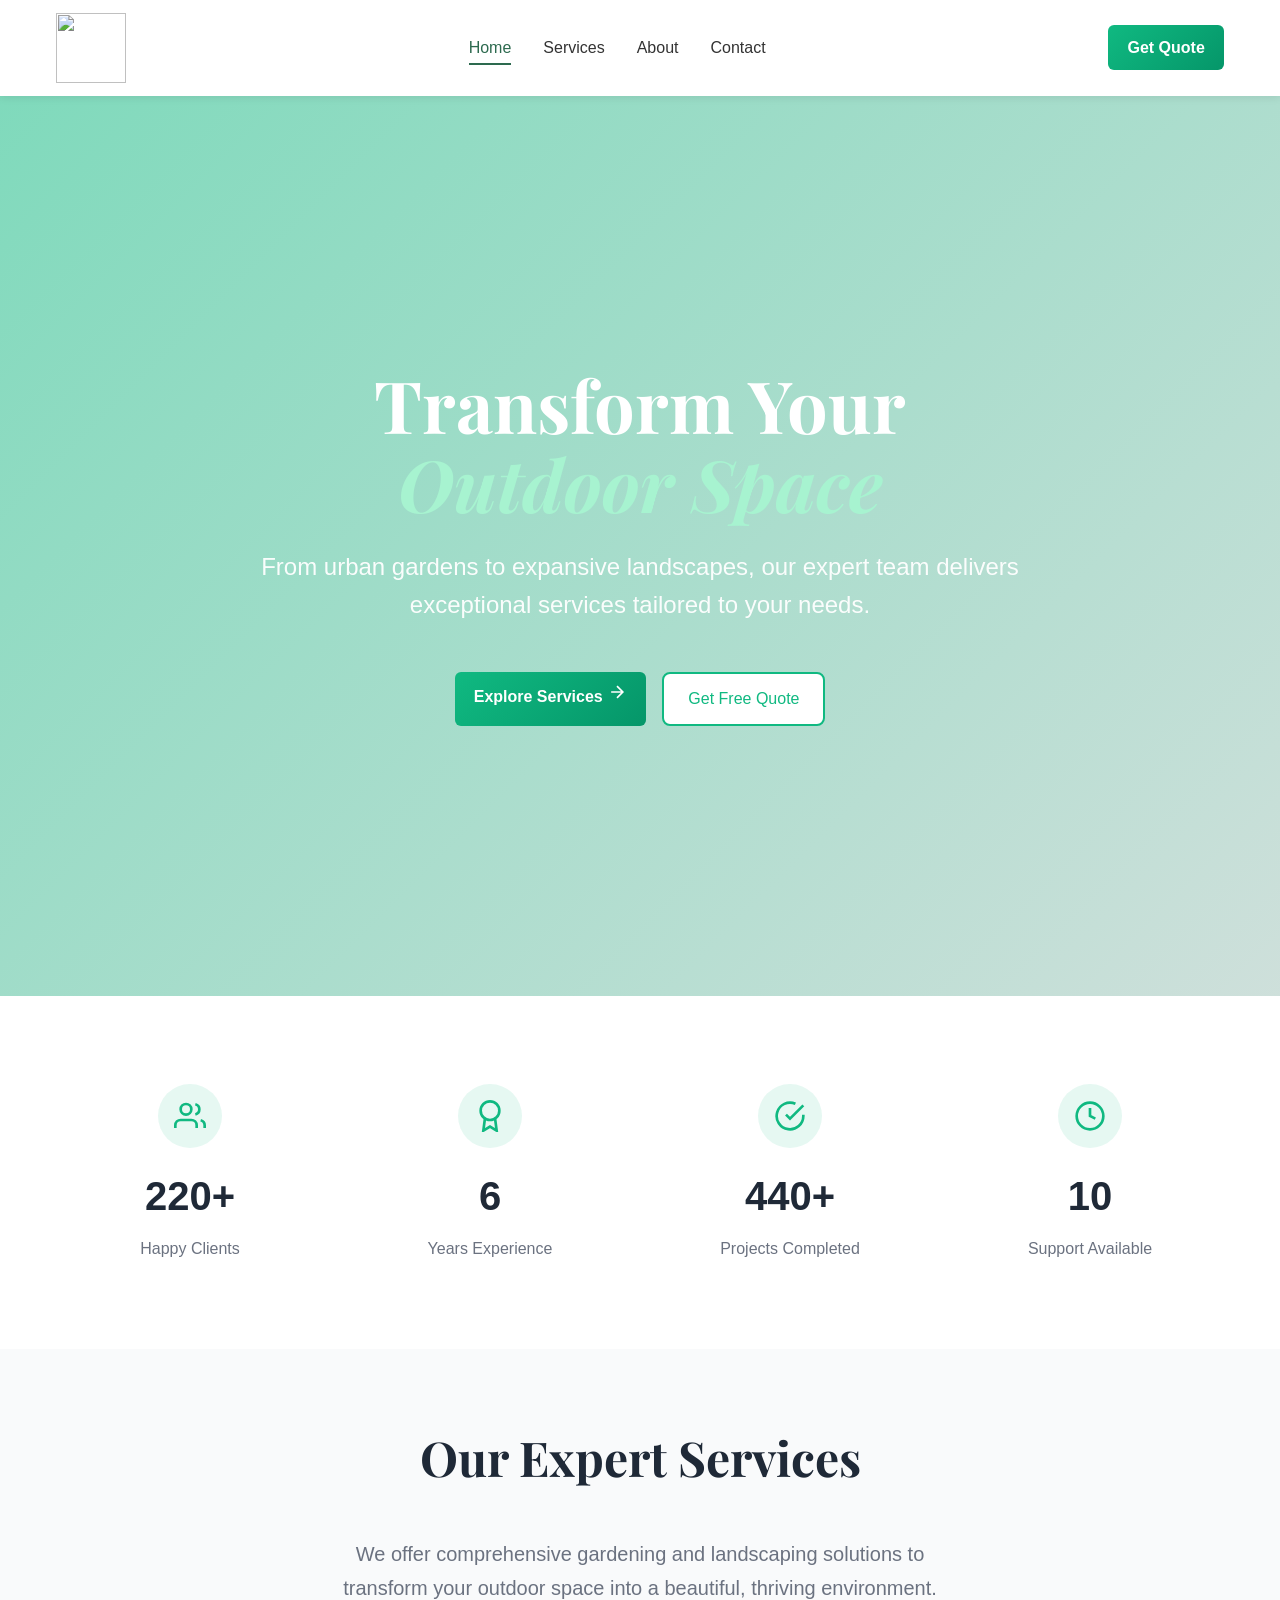
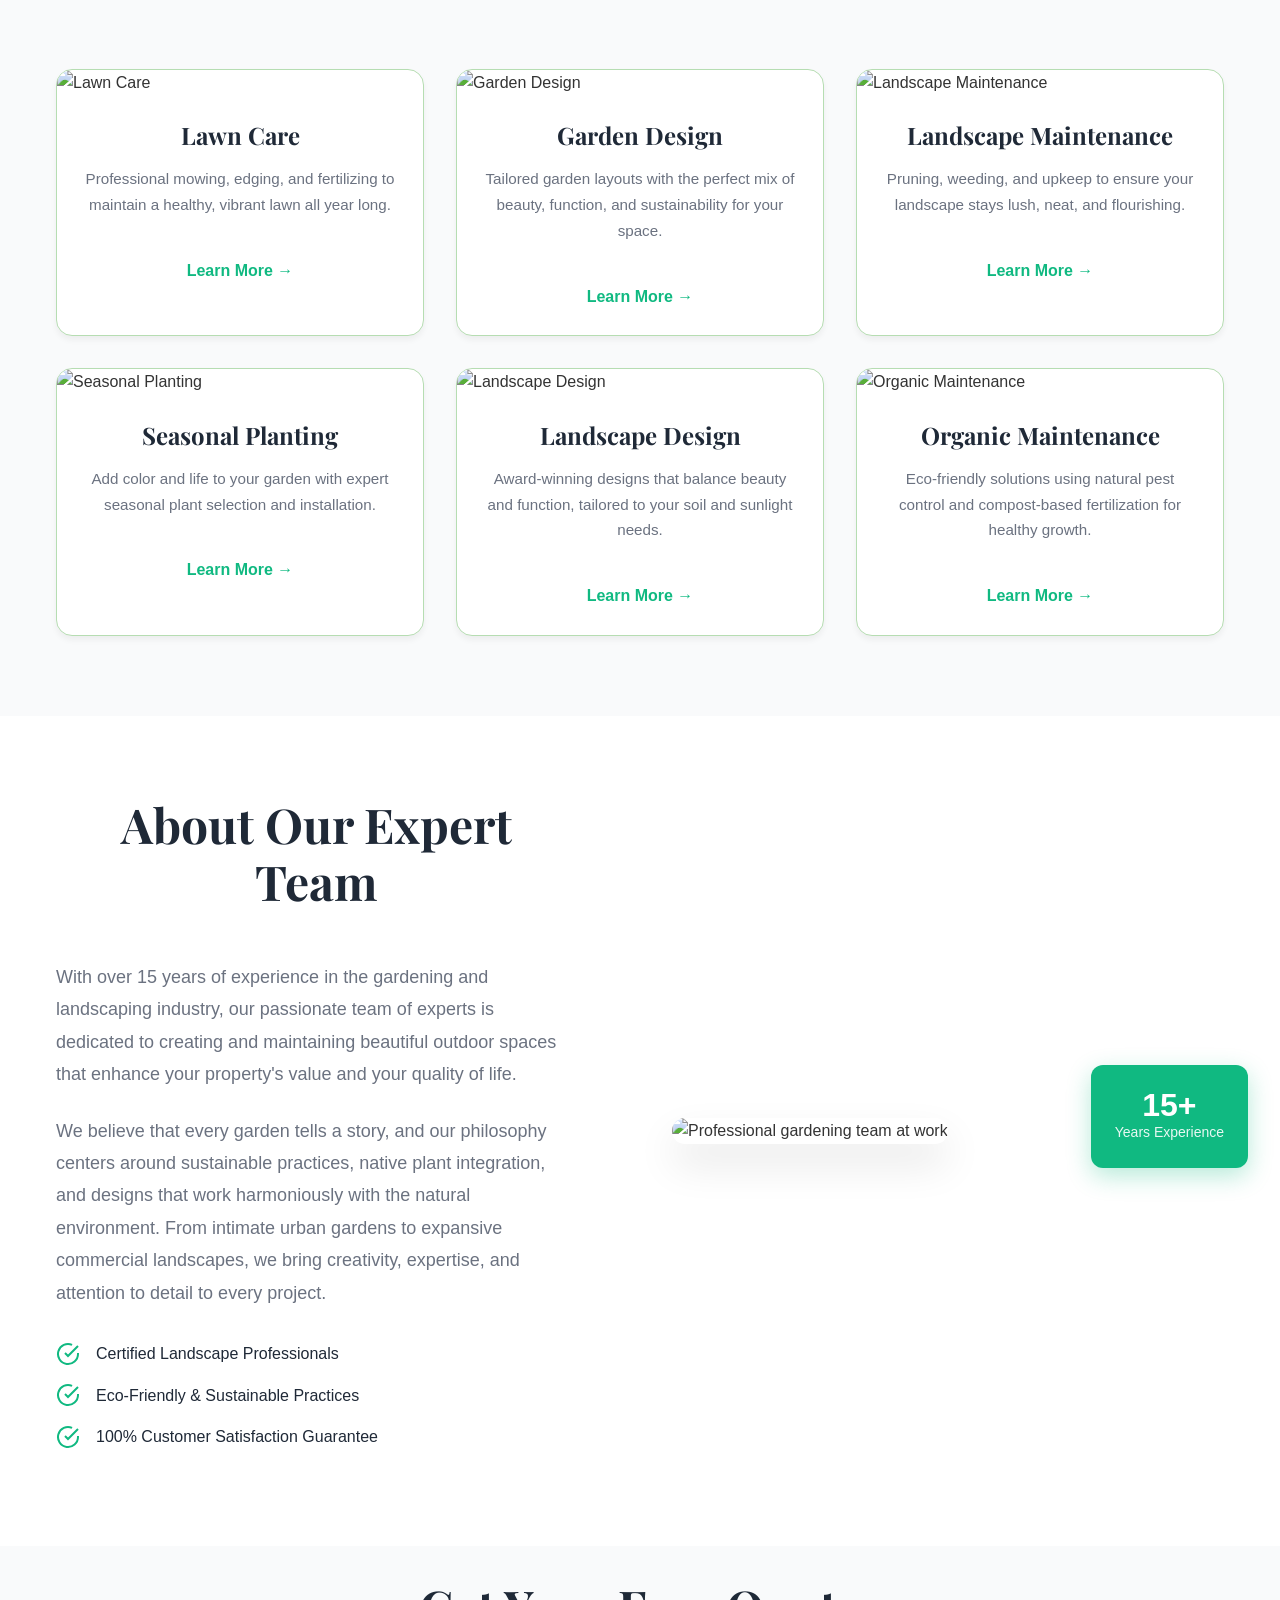
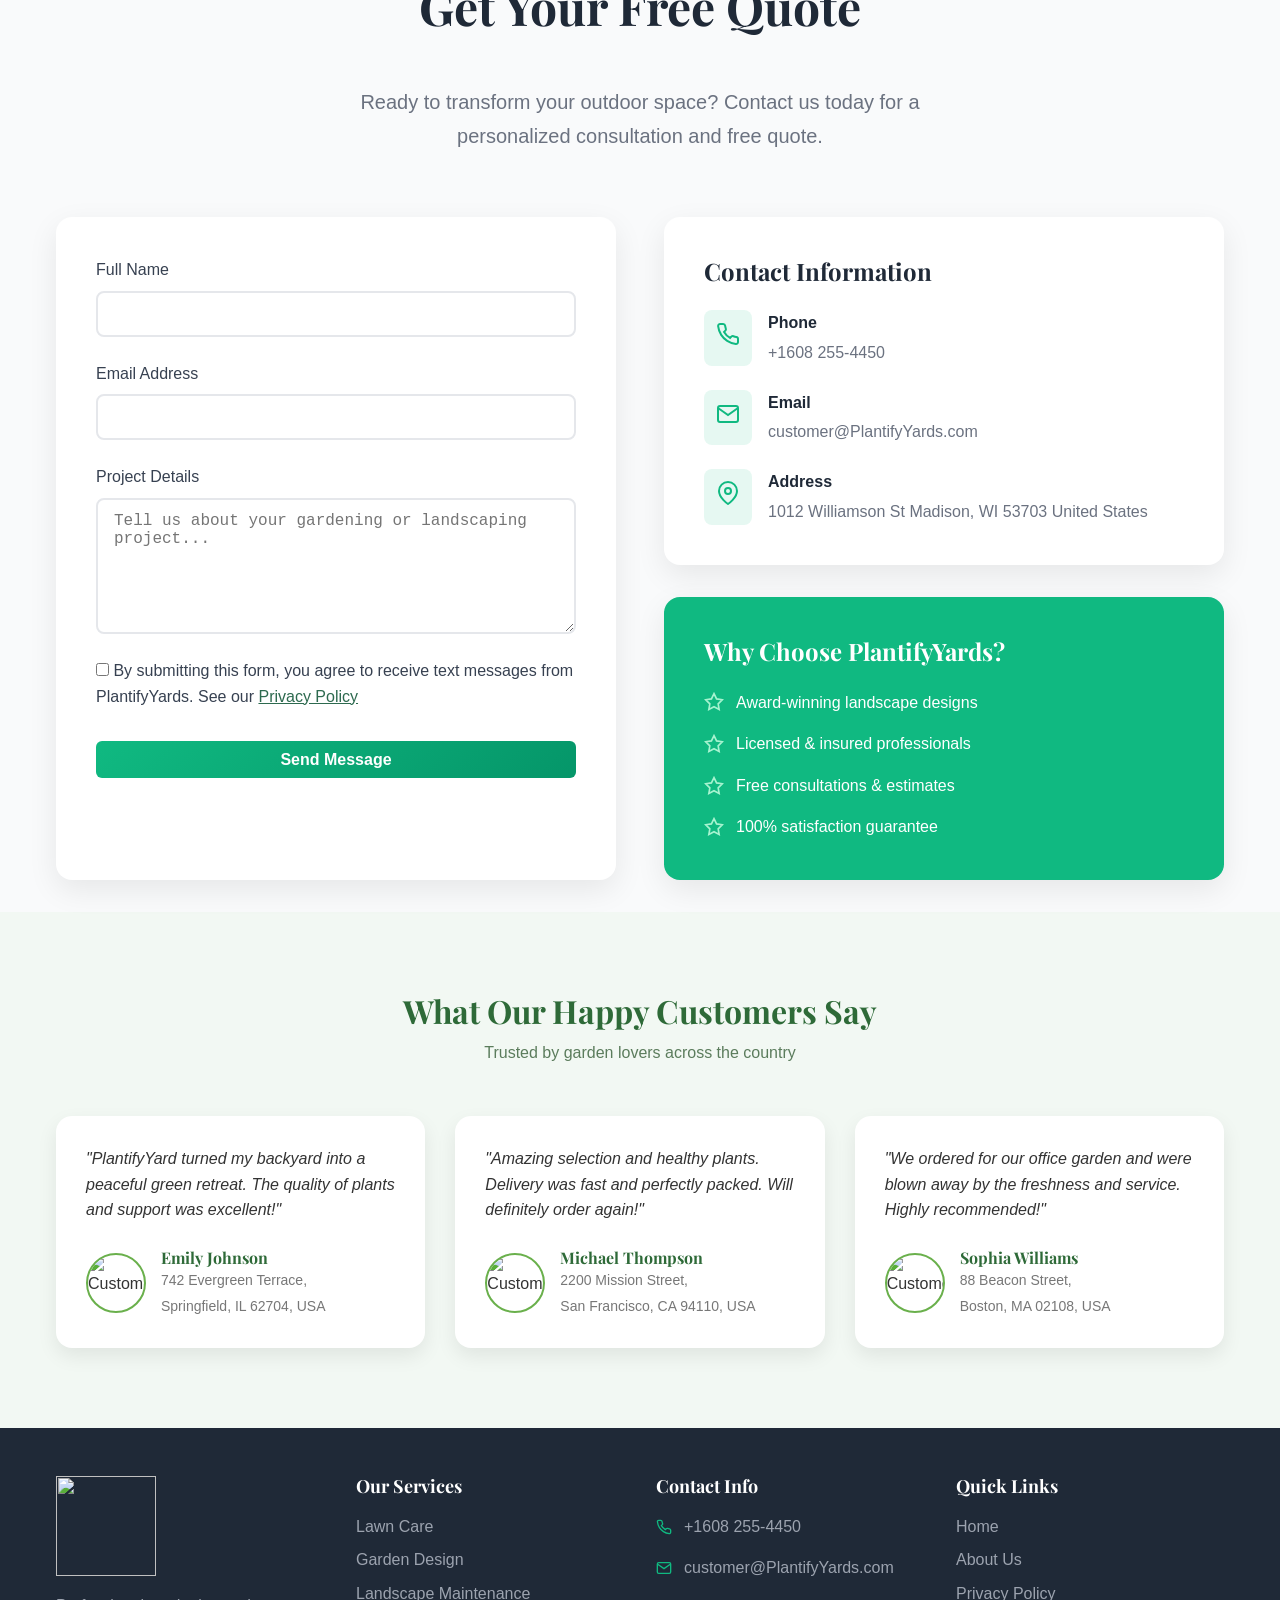
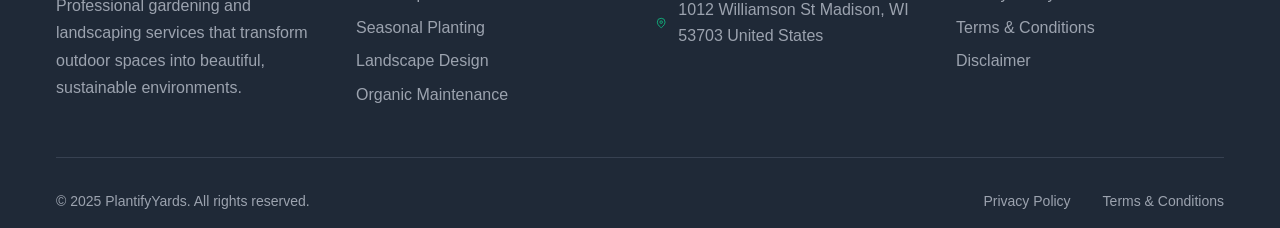
==== commit d031049e: "Update index.html" ====
--- a/index.html
+++ b/index.html
@@ -4,7 +4,7 @@
     <meta charset="UTF-8">
     <meta name="viewport" content="width=device-width, initial-scale=1.0">
     <title>PlantifyYards - Professional Gardening & Landscaping Services</title>
-    <meta name="description" content="Transform your outdoor space with professional gardening and landscaping services. Expert lawn care, garden design, and landscape maintenance for residential and commercial properties.">
+  <meta name="google-site-verification" content="T1xs4aoptWDRWUveIX30CXMW3bX7js0VKX5sTAArVug" />
     <meta name="keywords" content="gardening services, landscaping, lawn care, garden design, landscape maintenance, seasonal planting, professional gardeners">
     <meta property="og:title" content="PlantifyYards - Professional Gardening & Landscaping Services">
     <meta property="og:description" content="Transform your outdoor space with professional gardening and landscaping services.">
@@ -776,4 +776,4 @@
     </footer>
     <script src="script.js"></script>
 </body>
-</html>+</html>
